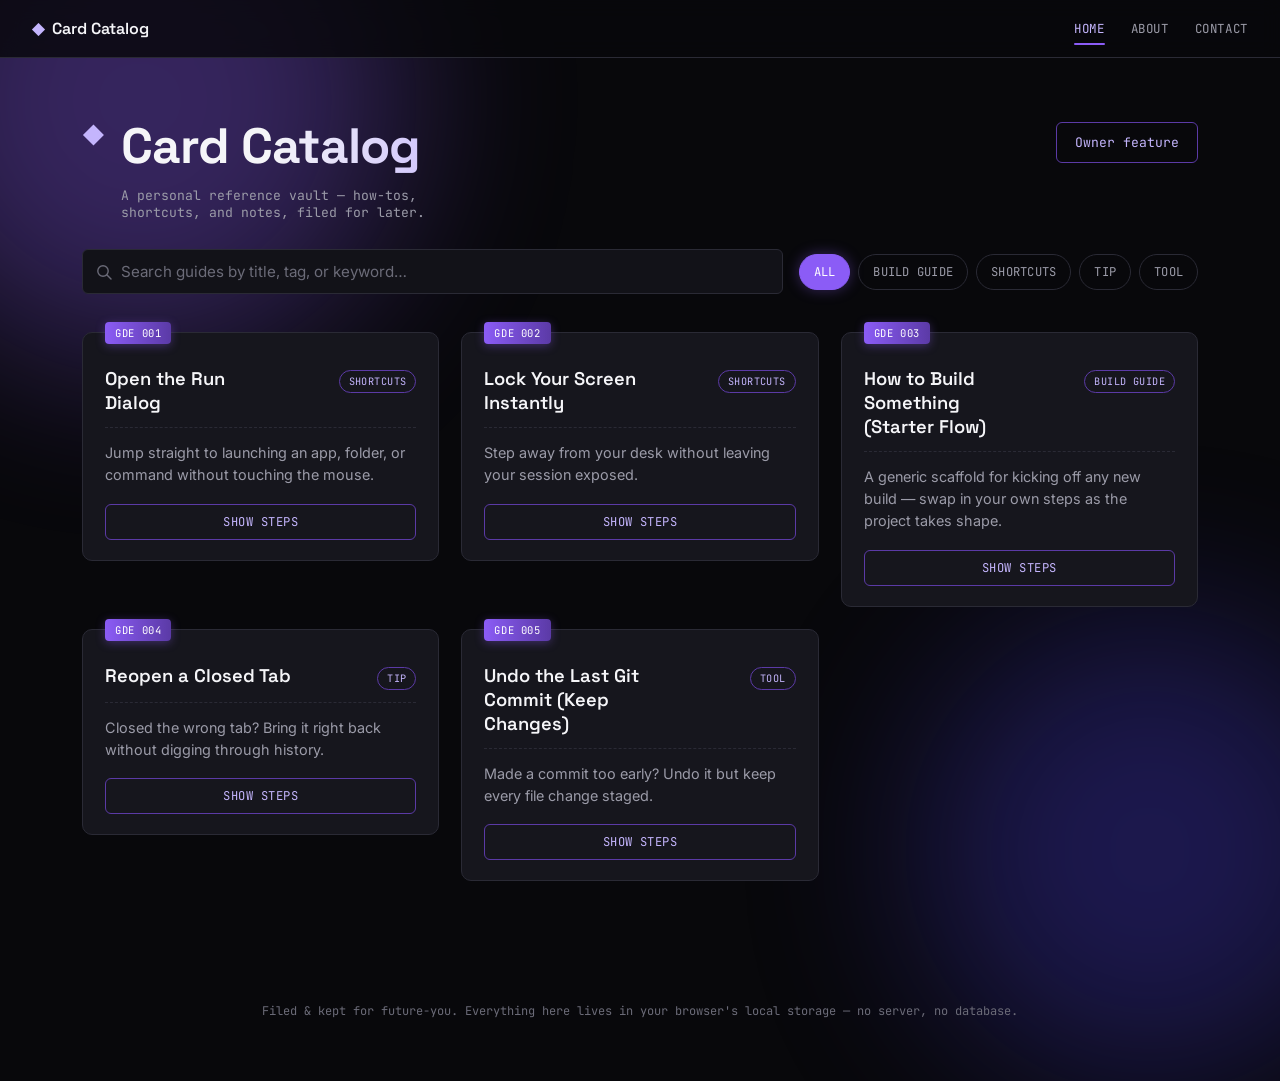
==== index.html @ 06191133 "Add files via upload" ====
<!DOCTYPE html>
<html lang="en">
<head>
<meta charset="UTF-8">
<meta name="viewport" content="width=device-width, initial-scale=1.0">
<title>Card Catalog — Personal Reference Vault</title>

<link rel="preconnect" href="https://fonts.googleapis.com">
<link rel="preconnect" href="https://fonts.gstatic.com" crossorigin>
<link href="https://fonts.googleapis.com/css2?family=Space+Grotesk:wght@500;600;700&family=Inter:wght@400;500;600&family=JetBrains+Mono:wght@400;500;600&display=swap" rel="stylesheet">

<link rel="stylesheet" href="styles.css">
</head>
<body>

<div class="bg-blob blob-a" aria-hidden="true"></div>
<div class="bg-blob blob-b" aria-hidden="true"></div>

<nav class="site-nav" aria-label="Primary">
  <a href="index.html" class="nav-brand">
    <span class="brand-mark" aria-hidden="true">&#9670;</span> Card Catalog
  </a>
  <div class="nav-links">
    <a href="index.html" class="nav-link active">Home</a>
    <a href="about.html" class="nav-link">About</a>
    <a href="contact.html" class="nav-link">Contact</a>
  </div>
</nav>

<header class="site-header">
  <div class="brand">
    <span class="brand-mark" aria-hidden="true">&#9670;</span>
    <div>
      <h1>Card Catalog</h1>
      <p class="tagline">A personal reference vault — how-tos, shortcuts, and notes, filed for later.</p>
    </div>
  </div>

  <div class="header-actions">
    <button class="btn btn-ghost" id="lockBtn" type="button" hidden>Lock editing</button>
    <button class="btn btn-primary" id="addBtn" type="button" hidden>+ New entry</button>
    <button class="btn btn-outline" id="unlockBtn" type="button">Owner feature</button>
  </div>
</header>

<div class="toolbar">
  <div class="search-wrap">
    <svg class="search-icon" width="16" height="16" viewBox="0 0 16 16" fill="none" aria-hidden="true">
      <circle cx="7" cy="7" r="5.2" stroke="currentColor" stroke-width="1.4"/>
      <line x1="11" y1="11" x2="15" y2="15" stroke="currentColor" stroke-width="1.4" stroke-linecap="round"/>
    </svg>
    <input type="search" id="searchInput" placeholder="Search guides by title, tag, or keyword…" aria-label="Search guides">
  </div>

  <div class="filters" id="filterButtons" role="group" aria-label="Filter by category">
    <!-- filter buttons are generated by script.js -->
  </div>
</div>

<main class="card-grid" id="cardGrid">
  <!-- cards are generated by script.js from stored data -->
</main>

<p class="empty-state" id="emptyState" hidden>No entries match your search. Try a different keyword or filter.</p>

<!-- ===================== PASSCODE MODAL ===================== -->
<div class="modal-overlay" id="passcodeOverlay" hidden>
  <div class="modal-panel modal-small" role="dialog" aria-modal="true" aria-labelledby="passcodeTitle">
    <div class="modal-head">
      <h2 id="passcodeTitle">Owner feature</h2>
      <button class="close-btn" id="closePasscodeBtn" type="button" aria-label="Close">&times;</button>
    </div>
    <p class="modal-help">Hi from HengLim :) </p>
    <form id="passcodeForm">
      <input type="password" id="passcodeInput" class="text-input" placeholder="Don't mess around here I didn't set up this button role" autocomplete="off">
      <p class="field-error" id="passcodeError" hidden>I said don't mess around here, now get out.</p>
      <button type="submit" class="btn btn-primary btn-block">Go</button>
    </form>
  </div>
</div>

<!-- ===================== ADD / EDIT MODAL ===================== -->
<div class="modal-overlay" id="editorOverlay" hidden>
  <div class="modal-panel modal-large" role="dialog" aria-modal="true" aria-labelledby="editorTitle">
    <div class="modal-head">
      <h2 id="editorTitle">New entry</h2>
      <button class="close-btn" id="closeEditorBtn" type="button" aria-label="Close">&times;</button>
    </div>

    <form id="editorForm">
      <input type="hidden" id="editId">

      <label class="field-label" for="editTitle">Title</label>
      <input type="text" id="editTitle" class="text-input" placeholder="e.g. Open the Run Dialog" required>

      <div class="field-row">
        <div class="field-col">
          <label class="field-label" for="editCategory">Category</label>
          <input type="text" id="editCategory" class="text-input" list="categoryList" placeholder="e.g. shortcuts" required>
          <datalist id="categoryList"></datalist>
        </div>
        <div class="field-col">
          <label class="field-label" for="editTags">Tags (comma separated)</label>
          <input type="text" id="editTags" class="text-input" placeholder="windows, run, keyboard">
        </div>
      </div>

      <label class="field-label" for="editSummary">Summary</label>
      <textarea id="editSummary" class="text-input" rows="2" placeholder="One sentence describing what this guide helps you do." required></textarea>

      <label class="field-label">Steps</label>
      <div id="stepsEditor" class="steps-editor"></div>
      <button type="button" class="btn btn-outline btn-small" id="addStepBtn">+ Add step</button>

      <label class="field-label" for="editNote">Note (optional)</label>
      <textarea id="editNote" class="text-input" rows="2" placeholder="Optional extra tip or note."></textarea>

      <div class="form-actions">
        <button type="button" class="btn btn-ghost" id="cancelEditorBtn">Cancel</button>
        <button type="submit" class="btn btn-primary">Save entry</button>
      </div>
    </form>
  </div>
</div>

<div class="toast" id="toast" hidden></div>

<footer class="site-footer">
  <p>Filed &amp; kept for future-you. Everything here lives in your browser's local storage — no server, no database.</p>
</footer>

<script src="script.js"></script>
</body>
</html>
---- styles.css ----
/* card */
:root {
  --bg: #08080B;
  --bg-elevated: #121218;
  --card-bg: #16161D;
  --card-bg-hover: #1B1B24;
  --border: #2A2A35;
  --border-hover: #4C3B7A;

  --purple: #8B5CF6;
  --purple-light: #C4B5FD;
  --purple-dark: #5B3AA6;
  --purple-glow: rgba(139, 92, 246, 0.35);

  --white: #F5F5F8;
  --muted: #9B9BA8;
  --muted-2: #6B6B78;
  --danger: #F0567A;

  --font-display: "Space Grotesk", sans-serif;
  --font-body: "Inter", sans-serif;
  --font-mono: "JetBrains Mono", monospace;

  --ease: cubic-bezier(0.22, 1, 0.36, 1);
}

* { box-sizing: border-box; }
html { scroll-behavior: smooth; }

@media (prefers-reduced-motion: reduce) {
  html { scroll-behavior: auto; }
  * { animation-duration: 0.001ms !important; transition-duration: 0.001ms !important; }
}

body {
  margin: 0;
  background: var(--bg);
  color: var(--white);
  font-family: var(--font-body);
  min-height: 100vh;
  position: relative;
  overflow-x: hidden;
}

:focus-visible { outline: 2px solid var(--purple-light); outline-offset: 2px; }

/* Ambient background blobs */
.bg-blob {
  position: fixed;
  border-radius: 50%;
  filter: blur(90px);
  z-index: 0;
  pointer-events: none;
  opacity: 0.35;
}
.blob-a {
  width: 520px; height: 520px;
  background: var(--purple);
  top: -160px; left: -120px;
  animation: drift-a 22s ease-in-out infinite alternate;
}
.blob-b {
  width: 460px; height: 460px;
  background: #4338CA;
  bottom: -180px; right: -100px;
  animation: drift-b 26s ease-in-out infinite alternate;
}
@keyframes drift-a {
  from { transform: translate(0, 0) scale(1); }
  to { transform: translate(60px, 40px) scale(1.1); }
}
@keyframes drift-b {
  from { transform: translate(0, 0) scale(1); }
  to { transform: translate(-50px, -30px) scale(1.15); }
}

/*
   Nav
 */
.site-nav {
  position: sticky; top: 0; z-index: 5;
  display: flex; align-items: center; justify-content: space-between;
  padding: 16px 32px;
  background: rgba(8, 8, 11, 0.82);
  backdrop-filter: blur(10px);
  border-bottom: 1px solid var(--border);
  flex-wrap: wrap; gap: 12px;
}
.nav-brand {
  display: flex; align-items: center; gap: 8px;
  font-family: var(--font-display); font-weight: 600; font-size: 1rem;
  color: var(--white); text-decoration: none;
}
.nav-brand .brand-mark { margin-top: 0; font-size: 16px; }
.nav-links { display: flex; gap: 26px; flex-wrap: wrap; }
.nav-link {
  font-family: var(--font-mono); font-size: 0.78rem; text-transform: uppercase;
  letter-spacing: 0.05em; color: var(--muted); text-decoration: none;
  position: relative; padding: 4px 0; transition: color 0.15s var(--ease);
}
.nav-link:hover { color: var(--white); }
.nav-link.active { color: var(--purple-light); }
.nav-link.active::after {
  content: ""; position: absolute; left: 0; right: 0; bottom: -4px;
  height: 2px; background: var(--purple); border-radius: 2px;
}

/*
   Header
*/
.site-header {
  position: relative; z-index: 1;
  max-width: 1180px; margin: 0 auto;
  padding: 56px 32px 28px;
  display: flex; align-items: flex-start; justify-content: space-between;
  gap: 24px; flex-wrap: wrap;
}
.brand { display: flex; gap: 16px; align-items: flex-start; }
.brand-mark {
  color: var(--purple-light); font-size: 22px; line-height: 1; margin-top: 10px;
  animation: pulse-glow 3s ease-in-out infinite;
}
@keyframes pulse-glow {
  0%, 100% { text-shadow: 0 0 8px var(--purple-glow); }
  50% { text-shadow: 0 0 18px var(--purple-glow); }
}
.site-header h1 {
  font-family: var(--font-display); font-weight: 700;
  font-size: clamp(2.2rem, 4vw, 3.1rem);
  color: var(--white); margin: 0; letter-spacing: -0.02em;
  background: linear-gradient(90deg, var(--white) 40%, var(--purple-light));
  -webkit-background-clip: text; background-clip: text; color: transparent;
}
.tagline {
  font-family: var(--font-mono); font-size: 0.82rem; color: var(--muted);
  margin: 10px 0 0; max-width: 46ch;
}
.header-actions { display: flex; gap: 10px; flex-wrap: wrap; margin-top: 8px; }

/* Buttons */
.btn {
  font-family: var(--font-mono); font-size: 0.82rem;
  border-radius: 6px; padding: 11px 18px; cursor: pointer;
  transition: transform 0.15s var(--ease), box-shadow 0.15s var(--ease), background 0.15s var(--ease), border-color 0.15s var(--ease);
  border: 1px solid transparent; white-space: nowrap;
}
.btn:active { transform: scale(0.96); }
.btn-primary {
  background: var(--purple); color: #fff; border-color: var(--purple);
}
.btn-primary:hover { background: var(--purple-dark); box-shadow: 0 0 20px var(--purple-glow); }
.btn-outline {
  background: transparent; color: var(--purple-light); border-color: var(--purple-dark);
}
.btn-outline:hover { border-color: var(--purple-light); box-shadow: 0 0 14px var(--purple-glow); }
.btn-ghost {
  background: transparent; color: var(--muted); border-color: var(--border);
}
.btn-ghost:hover { color: var(--white); border-color: var(--muted-2); }
.btn-small { padding: 7px 12px; font-size: 0.74rem; }
.btn-block { width: 100%; margin-top: 14px; }

/* 
   Toolbar
 */
.toolbar {
  position: relative; z-index: 1;
  max-width: 1180px; margin: 0 auto; padding: 0 32px 28px;
  display: flex; flex-wrap: wrap; gap: 16px; align-items: center; justify-content: space-between;
}
.search-wrap { position: relative; flex: 1 1 260px; min-width: 220px; }
.search-icon { position: absolute; left: 14px; top: 50%; transform: translateY(-50%); color: var(--muted-2); }
#searchInput {
  width: 100%; font-family: var(--font-body); font-size: 0.95rem;
  background: var(--bg-elevated); border: 1px solid var(--border); color: var(--white);
  border-radius: 6px; padding: 12px 14px 12px 38px;
  transition: border-color 0.15s var(--ease), box-shadow 0.15s var(--ease);
}
#searchInput:focus { border-color: var(--purple); box-shadow: 0 0 0 3px var(--purple-glow); outline: none; }
#searchInput::placeholder { color: var(--muted-2); }

.filters { display: flex; flex-wrap: wrap; gap: 8px; }
.filter-btn {
  font-family: var(--font-mono); font-size: 0.76rem; letter-spacing: 0.02em; text-transform: uppercase;
  background: transparent; border: 1px solid var(--border); color: var(--muted);
  padding: 9px 14px; border-radius: 999px; cursor: pointer; transition: all 0.15s var(--ease);
}
.filter-btn:hover { border-color: var(--purple); color: var(--white); }
.filter-btn.active { background: var(--purple); color: #fff; border-color: var(--purple); box-shadow: 0 0 14px var(--purple-glow); }

/*
   Card grid
*/
.card-grid {
  position: relative; z-index: 1;
  max-width: 1180px; margin: 0 auto; padding: 10px 32px 80px;
  display: grid; grid-template-columns: repeat(auto-fill, minmax(300px, 1fr));
  gap: 22px; align-items: start;
}

.guide-card {
  position: relative;
  background: var(--card-bg);
  border: 1px solid var(--border);
  border-radius: 10px;
  padding: 26px 22px 20px;
  transition: transform 0.25s var(--ease), box-shadow 0.25s var(--ease), border-color 0.25s var(--ease), background 0.25s var(--ease);
  opacity: 0; transform: translateY(16px);
  animation: card-in 0.5s var(--ease) forwards;
}
@keyframes card-in {
  to { opacity: 1; transform: translateY(0); }
}
.guide-card:hover {
  transform: translateY(-4px);
  border-color: var(--border-hover);
  background: var(--card-bg-hover);
  box-shadow: 0 16px 40px -16px var(--purple-glow), 0 0 0 1px var(--purple-dark) inset;
}

.card-tab {
  position: absolute; top: -11px; left: 22px;
  background: linear-gradient(90deg, var(--purple), var(--purple-dark));
  color: #fff; font-family: var(--font-mono); font-size: 0.66rem; letter-spacing: 0.06em;
  padding: 4px 10px; border-radius: 4px; box-shadow: 0 2px 10px var(--purple-glow);
}

.card-controls {
  position: absolute; top: 14px; right: 14px;
  display: none; gap: 6px;
}
body.edit-mode .card-controls { display: flex; }
.icon-btn {
  width: 28px; height: 28px; border-radius: 6px;
  background: var(--bg-elevated); border: 1px solid var(--border); color: var(--muted);
  cursor: pointer; display: flex; align-items: center; justify-content: center;
  font-size: 0.85rem; transition: all 0.15s var(--ease);
}
.icon-btn:hover { color: var(--white); border-color: var(--purple); }
.icon-btn.danger:hover { color: var(--danger); border-color: var(--danger); }

.card-head {
  display: flex; align-items: flex-start; justify-content: space-between; gap: 10px;
  margin-top: 8px; padding-bottom: 12px; border-bottom: 1px dashed var(--border);
}
.card-head h2 {
  font-family: var(--font-display); font-weight: 600; font-size: 1.15rem; line-height: 1.3;
  margin: 0; color: var(--white); padding-right: 50px;
}
.card-cat {
  flex-shrink: 0; font-family: var(--font-mono); font-size: 0.64rem; text-transform: uppercase;
  letter-spacing: 0.04em; color: var(--purple-light); border: 1px solid var(--purple-dark);
  border-radius: 999px; padding: 4px 9px; margin-top: 3px; white-space: nowrap;
}

.card-summary { font-size: 0.9rem; color: var(--muted); line-height: 1.55; margin: 14px 0 0; }

.card-steps {
  margin-top: 0; padding-top: 0; border-top: 1px dashed transparent;
  max-height: 0; overflow: hidden; opacity: 0;
  transition: max-height 0.35s var(--ease), opacity 0.3s var(--ease), margin-top 0.35s var(--ease), padding-top 0.35s var(--ease), border-color 0.35s var(--ease);
}
.guide-card.expanded .card-steps {
  max-height: 600px; opacity: 1; margin-top: 16px; padding-top: 14px; border-top-color: var(--border);
}

.card-steps ol { list-style: none; margin: 0; padding: 0; display: flex; flex-direction: column; gap: 10px; }
.card-steps li { display: flex; gap: 12px; align-items: baseline; font-size: 0.9rem; line-height: 1.5; color: var(--white); }
.step-num {
  flex-shrink: 0; font-family: var(--font-mono); font-size: 0.7rem; color: #fff;
  background: var(--purple-dark); width: 20px; height: 20px; border-radius: 50%;
  display: inline-flex; align-items: center; justify-content: center; margin-top: 2px;
}

kbd {
  font-family: var(--font-mono); font-size: 0.8rem; background: var(--bg-elevated);
  border: 1px solid var(--border); border-bottom-width: 2px; border-radius: 4px;
  padding: 2px 7px; color: var(--white);
}
code {
  font-family: var(--font-mono); font-size: 0.85em; background: rgba(139, 92, 246, 0.12);
  color: var(--purple-light); padding: 1px 6px; border-radius: 3px;
}
.card-note { margin: 14px 0 0; font-size: 0.8rem; color: var(--muted-2); font-style: italic; }

.card-toggle {
  margin-top: 16px; width: 100%; font-family: var(--font-mono); font-size: 0.76rem;
  text-transform: uppercase; letter-spacing: 0.04em; background: transparent;
  border: 1px solid var(--purple-dark); color: var(--purple-light); padding: 9px; border-radius: 6px;
  cursor: pointer; transition: background 0.15s var(--ease), color 0.15s var(--ease), box-shadow 0.15s var(--ease);
}
.card-toggle:hover { background: var(--purple); color: #fff; box-shadow: 0 0 14px var(--purple-glow); }

.empty-state {
  position: relative; z-index: 1;
  text-align: center; font-family: var(--font-mono); font-size: 0.9rem; color: var(--muted);
  padding: 60px 20px;
}

/*
   Modals
*/
.modal-overlay {
  position: fixed; inset: 0; z-index: 20;
  background: rgba(4, 4, 6, 0.75); backdrop-filter: blur(3px);
  display: flex; align-items: center; justify-content: center; padding: 24px;
  animation: fade-in 0.2s var(--ease);
}
.modal-overlay[hidden] { display: none !important; }
@keyframes fade-in { from { opacity: 0; } to { opacity: 1; } }

.modal-panel {
  background: var(--bg-elevated); border: 1px solid var(--border); border-radius: 12px;
  width: 100%; max-height: 88vh; overflow-y: auto; padding: 26px 26px 24px;
  box-shadow: 0 30px 80px -20px rgba(0,0,0,0.7), 0 0 0 1px var(--purple-dark) inset;
  animation: pop-in 0.25s var(--ease);
}
@keyframes pop-in { from { opacity: 0; transform: scale(0.94) translateY(8px); } to { opacity: 1; transform: scale(1) translateY(0); } }
.modal-small { max-width: 380px; }
.modal-large { max-width: 560px; }

.modal-head { display: flex; align-items: center; justify-content: space-between; }
.modal-head h2 { font-family: var(--font-display); font-size: 1.3rem; margin: 0; color: var(--white); }
.close-btn { background: transparent; border: none; font-size: 1.6rem; line-height: 1; color: var(--muted); cursor: pointer; padding: 4px 8px; }
.close-btn:hover { color: var(--white); }

.modal-help { font-size: 0.85rem; color: var(--muted); line-height: 1.5; margin: 12px 0 16px; }

.text-input {
  width: 100%; font-family: var(--font-body); font-size: 0.92rem;
  background: var(--bg); border: 1px solid var(--border); color: var(--white);
  border-radius: 6px; padding: 11px 12px; margin: 6px 0 14px; resize: vertical;
  transition: border-color 0.15s var(--ease), box-shadow 0.15s var(--ease);
}
.text-input:focus { border-color: var(--purple); box-shadow: 0 0 0 3px var(--purple-glow); outline: none; }

.field-label { font-family: var(--font-mono); font-size: 0.72rem; text-transform: uppercase; letter-spacing: 0.04em; color: var(--muted); }
.field-row { display: flex; gap: 14px; }
.field-col { flex: 1; }
.field-error { color: var(--danger); font-size: 0.8rem; margin: -8px 0 12px; }

.steps-editor { display: flex; flex-direction: column; gap: 8px; margin: 8px 0 12px; }
.step-row { display: flex; gap: 8px; align-items: center; }
.step-row .text-input { margin: 0; flex: 1; }
.step-remove {
  flex-shrink: 0; width: 32px; height: 32px; border-radius: 6px;
  background: var(--bg); border: 1px solid var(--border); color: var(--muted);
  cursor: pointer; font-size: 1rem; transition: all 0.15s var(--ease);
}
.step-remove:hover { color: var(--danger); border-color: var(--danger); }

.form-actions { display: flex; justify-content: flex-end; gap: 10px; margin-top: 8px; }

/*
   Toast
*/
.toast {
  position: fixed; bottom: 26px; left: 50%; transform: translateX(-50%);
  background: var(--bg-elevated); border: 1px solid var(--purple-dark); color: var(--white);
  font-family: var(--font-mono); font-size: 0.82rem; padding: 12px 20px; border-radius: 8px;
  box-shadow: 0 10px 30px -10px var(--purple-glow); z-index: 30;
  animation: toast-in 0.3s var(--ease);
}
.toast[hidden] { display: none; }
@keyframes toast-in { from { opacity: 0; transform: translate(-50%, 10px); } to { opacity: 1; transform: translate(-50%, 0); } }

/*
   Simple content pages (About / Contact)
*/
.page-hero {
  position: relative; z-index: 1;
  max-width: 780px; margin: 0 auto; padding: 64px 32px 10px; text-align: center;
}
.page-hero h1 {
  font-family: var(--font-display); font-weight: 700;
  font-size: clamp(2rem, 4vw, 2.8rem); margin: 0 0 14px;
  background: linear-gradient(90deg, var(--white) 40%, var(--purple-light));
  -webkit-background-clip: text; background-clip: text; color: transparent;
}
.page-hero p { color: var(--muted); font-size: 1rem; line-height: 1.6; margin: 0 auto; max-width: 56ch; }

.page-content {
  position: relative; z-index: 1;
  max-width: 720px; margin: 0 auto; padding: 30px 32px 90px;
}
.content-card {
  background: var(--card-bg); border: 1px solid var(--border); border-radius: 12px;
  padding: 32px; margin-bottom: 22px;
  animation: card-in 0.5s var(--ease) forwards; opacity: 0; transform: translateY(16px);
}
.content-card h2 {
  font-family: var(--font-display); font-size: 1.3rem; margin: 0 0 12px; color: var(--white);
}
.content-card p { color: var(--muted); line-height: 1.7; font-size: 0.95rem; margin: 0 0 12px; }
.content-card p:last-child { margin-bottom: 0; }

.contact-list { list-style: none; padding: 0; margin: 0; display: flex; flex-direction: column; gap: 14px; }
.contact-list li { display: flex; gap: 12px; align-items: center; color: var(--white); font-size: 0.95rem; }
.contact-list .contact-icon {
  width: 34px; height: 34px; border-radius: 8px; background: var(--bg-elevated);
  border: 1px solid var(--border); display: flex; align-items: center; justify-content: center;
  color: var(--purple-light); flex-shrink: 0;
}
.contact-list a { color: var(--purple-light); text-decoration: none; }
.contact-list a:hover { text-decoration: underline; }

.contact-form { display: flex; flex-direction: column; }
.form-note {
  font-family: var(--font-mono); font-size: 0.76rem; color: var(--muted-2);
  margin: -6px 0 16px; line-height: 1.5;
}

/* 
   Footer
*/
.site-footer {
  position: relative; z-index: 1; text-align: center; padding: 30px 20px 50px;
  font-family: var(--font-mono); font-size: 0.75rem; color: var(--muted-2);
}
.site-footer code { background: transparent; color: var(--muted); padding: 0; }

/* 
   Responsive
 */
@media (max-width: 560px) {
  .site-header { padding: 40px 20px 20px; }
  .toolbar { padding: 0 20px 20px; }
  .card-grid { padding: 10px 20px 60px; grid-template-columns: 1fr; }
  .header-actions { width: 100%; }
  .header-actions .btn { flex: 1; }
  .field-row { flex-direction: column; gap: 0; }
}
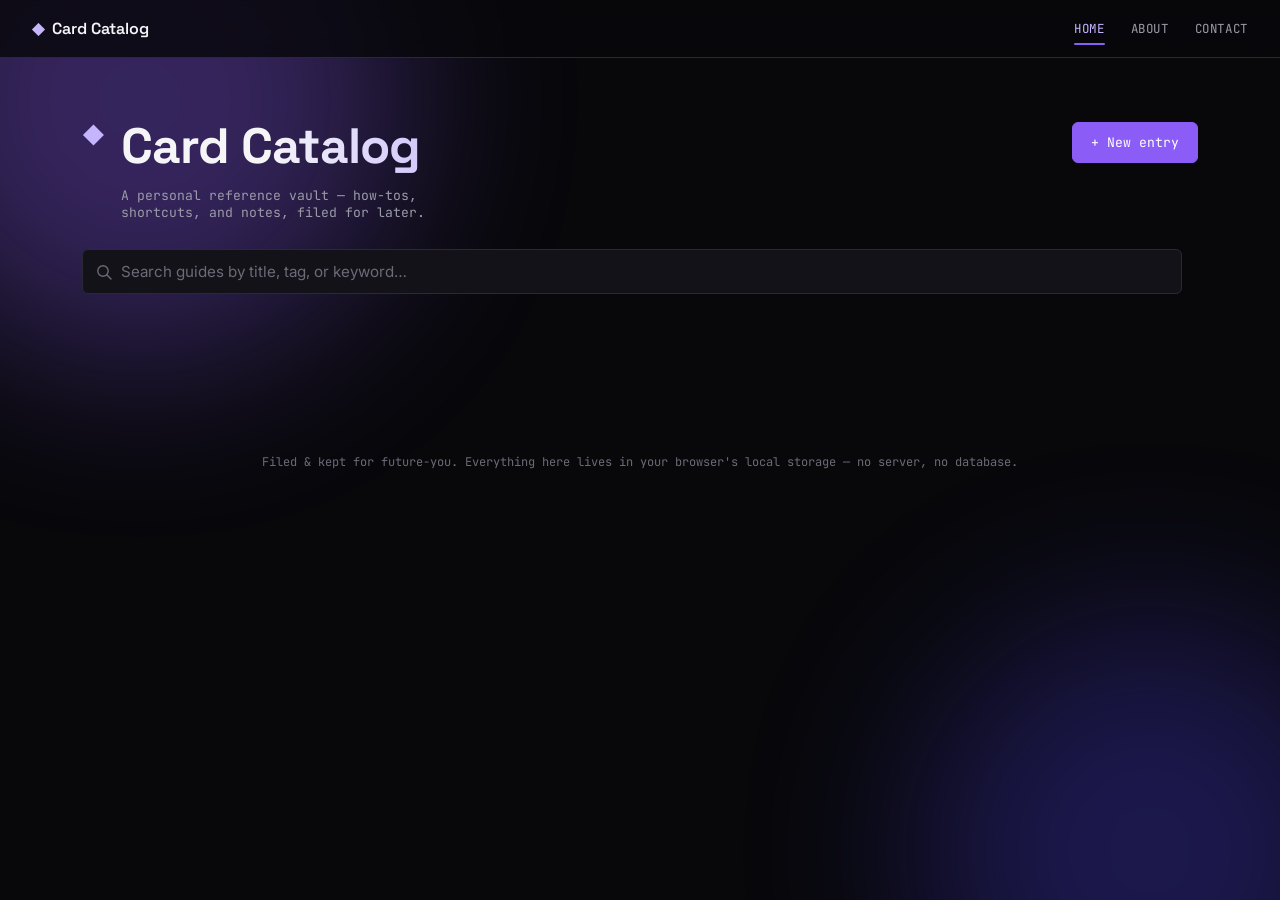
==== commit 16c6b07b: "Update index.html" ====
--- a/index.html
+++ b/index.html
@@ -37,9 +37,7 @@
   </div>
 
   <div class="header-actions">
-    <button class="btn btn-ghost" id="lockBtn" type="button" hidden>Lock editing</button>
-    <button class="btn btn-primary" id="addBtn" type="button" hidden>+ New entry</button>
-    <button class="btn btn-outline" id="unlockBtn" type="button">Owner feature</button>
+    <button class="btn btn-primary" id="addBtn" type="button">+ New entry</button>
   </div>
 </header>
 
@@ -63,23 +61,7 @@
 
 <p class="empty-state" id="emptyState" hidden>No entries match your search. Try a different keyword or filter.</p>
 
-<!-- ===================== PASSCODE MODAL ===================== -->
-<div class="modal-overlay" id="passcodeOverlay" hidden>
-  <div class="modal-panel modal-small" role="dialog" aria-modal="true" aria-labelledby="passcodeTitle">
-    <div class="modal-head">
-      <h2 id="passcodeTitle">Owner feature</h2>
-      <button class="close-btn" id="closePasscodeBtn" type="button" aria-label="Close">&times;</button>
-    </div>
-    <p class="modal-help">Hi from HengLim :) </p>
-    <form id="passcodeForm">
-      <input type="password" id="passcodeInput" class="text-input" placeholder="Don't mess around here I didn't set up this button role" autocomplete="off">
-      <p class="field-error" id="passcodeError" hidden>I said don't mess around here, now get out.</p>
-      <button type="submit" class="btn btn-primary btn-block">Go</button>
-    </form>
-  </div>
-</div>
-
-<!-- ===================== ADD / EDIT MODAL ===================== -->
+<!-- ADD / EDIT MODAL-->
 <div class="modal-overlay" id="editorOverlay" hidden>
   <div class="modal-panel modal-large" role="dialog" aria-modal="true" aria-labelledby="editorTitle">
     <div class="modal-head">
@@ -131,4 +113,4 @@
 
 <script src="script.js"></script>
 </body>
-</html>+</html>
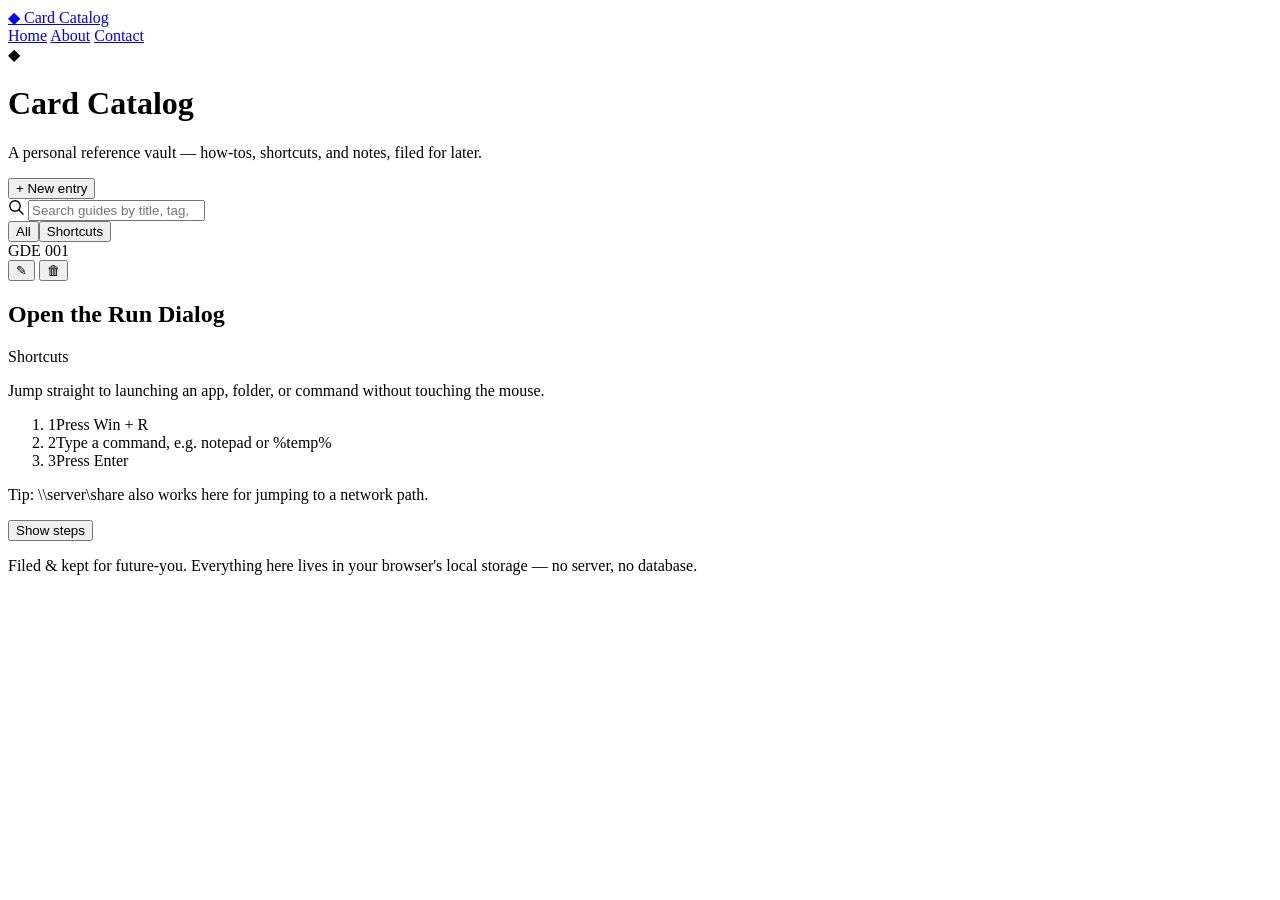
==== commit 41e7b2b7: "Update index.html" ====
--- a/index.html
+++ b/index.html
@@ -9,7 +9,7 @@
 <link rel="preconnect" href="https://fonts.gstatic.com" crossorigin>
 <link href="https://fonts.googleapis.com/css2?family=Space+Grotesk:wght@500;600;700&family=Inter:wght@400;500;600&family=JetBrains+Mono:wght@400;500;600&display=swap" rel="stylesheet">
 
-<link rel="stylesheet" href="styles.css">
+<link rel="stylesheet" href="style.css">
 </head>
 <body>
 
@@ -61,7 +61,7 @@
 
 <p class="empty-state" id="emptyState" hidden>No entries match your search. Try a different keyword or filter.</p>
 
-<!-- ADD / EDIT MODAL-->
+<!-- ===================== ADD / EDIT MODAL ===================== -->
 <div class="modal-overlay" id="editorOverlay" hidden>
   <div class="modal-panel modal-large" role="dialog" aria-modal="true" aria-labelledby="editorTitle">
     <div class="modal-head">
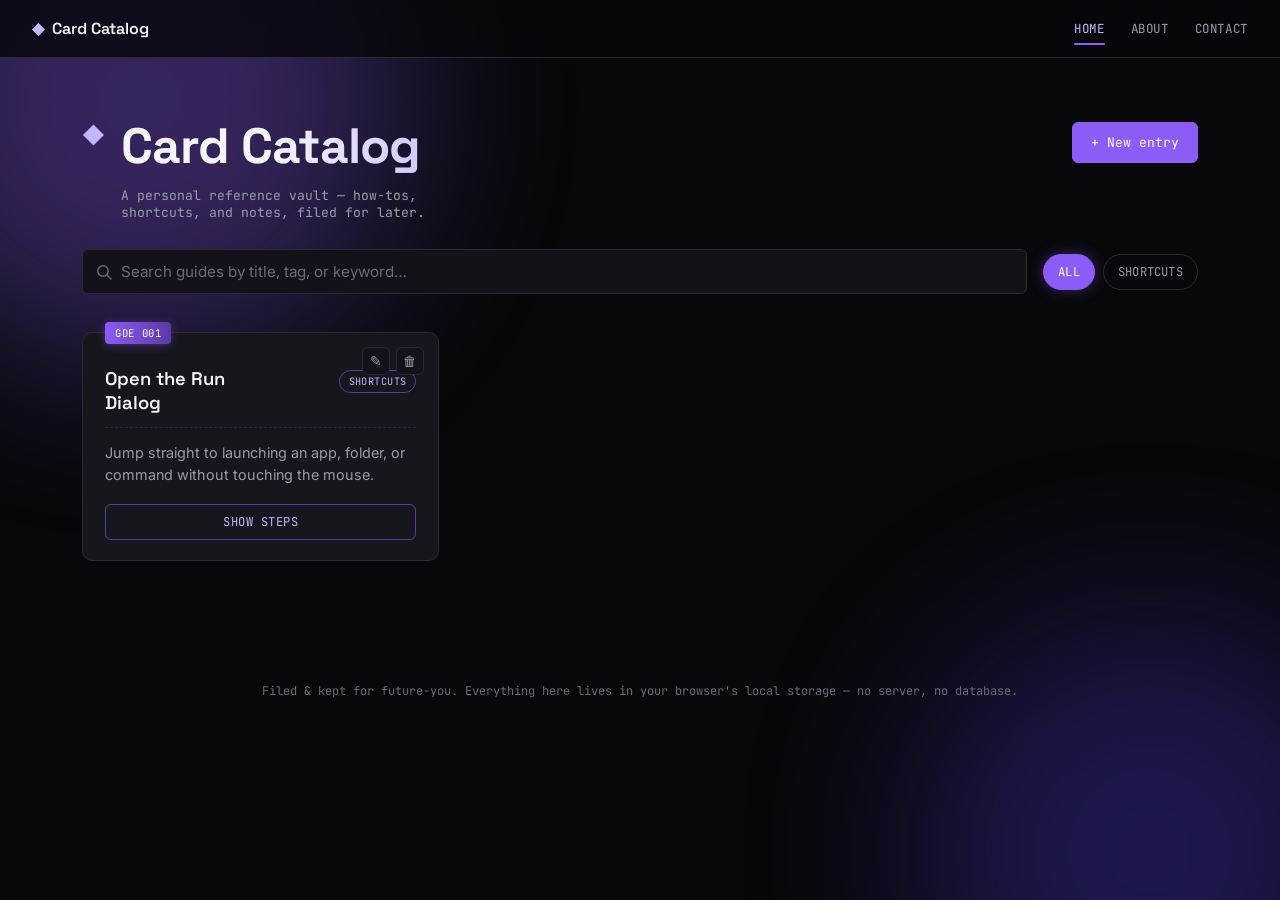
==== commit 7d1b4d9f: "Fix HTML formatting and update stylesheet link" ====
--- a/index.html
+++ b/index.html
@@ -1,4 +1,4 @@
-<!DOCTYPE html>
+<!DOCTYPE html> <!-- new -->
 <html lang="en">
 <head>
 <meta charset="UTF-8">
@@ -9,7 +9,7 @@
 <link rel="preconnect" href="https://fonts.gstatic.com" crossorigin>
 <link href="https://fonts.googleapis.com/css2?family=Space+Grotesk:wght@500;600;700&family=Inter:wght@400;500;600&family=JetBrains+Mono:wght@400;500;600&display=swap" rel="stylesheet">
 
-<link rel="stylesheet" href="style.css">
+<link rel="stylesheet" href="styles.css">
 </head>
 <body>
 
--- a/styles.css
+++ b/styles.css
@@ -0,0 +1,432 @@
+/* card */
+:root {
+  --bg: #08080B;
+  --bg-elevated: #121218;
+  --card-bg: #16161D;
+  --card-bg-hover: #1B1B24;
+  --border: #2A2A35;
+  --border-hover: #4C3B7A;
+
+  --purple: #8B5CF6;
+  --purple-light: #C4B5FD;
+  --purple-dark: #5B3AA6;
+  --purple-glow: rgba(139, 92, 246, 0.35);
+
+  --white: #F5F5F8;
+  --muted: #9B9BA8;
+  --muted-2: #6B6B78;
+  --danger: #F0567A;
+
+  --font-display: "Space Grotesk", sans-serif;
+  --font-body: "Inter", sans-serif;
+  --font-mono: "JetBrains Mono", monospace;
+
+  --ease: cubic-bezier(0.22, 1, 0.36, 1);
+}
+
+* { box-sizing: border-box; }
+html { scroll-behavior: smooth; }
+
+@media (prefers-reduced-motion: reduce) {
+  html { scroll-behavior: auto; }
+  * { animation-duration: 0.001ms !important; transition-duration: 0.001ms !important; }
+}
+
+body {
+  margin: 0;
+  background: var(--bg);
+  color: var(--white);
+  font-family: var(--font-body);
+  min-height: 100vh;
+  position: relative;
+  overflow-x: hidden;
+}
+
+:focus-visible { outline: 2px solid var(--purple-light); outline-offset: 2px; }
+
+/* Ambient background blobs */
+.bg-blob {
+  position: fixed;
+  border-radius: 50%;
+  filter: blur(90px);
+  z-index: 0;
+  pointer-events: none;
+  opacity: 0.35;
+}
+.blob-a {
+  width: 520px; height: 520px;
+  background: var(--purple);
+  top: -160px; left: -120px;
+  animation: drift-a 22s ease-in-out infinite alternate;
+}
+.blob-b {
+  width: 460px; height: 460px;
+  background: #4338CA;
+  bottom: -180px; right: -100px;
+  animation: drift-b 26s ease-in-out infinite alternate;
+}
+@keyframes drift-a {
+  from { transform: translate(0, 0) scale(1); }
+  to { transform: translate(60px, 40px) scale(1.1); }
+}
+@keyframes drift-b {
+  from { transform: translate(0, 0) scale(1); }
+  to { transform: translate(-50px, -30px) scale(1.15); }
+}
+
+/*
+   Nav
+ */
+.site-nav {
+  position: sticky; top: 0; z-index: 5;
+  display: flex; align-items: center; justify-content: space-between;
+  padding: 16px 32px;
+  background: rgba(8, 8, 11, 0.82);
+  backdrop-filter: blur(10px);
+  border-bottom: 1px solid var(--border);
+  flex-wrap: wrap; gap: 12px;
+}
+.nav-brand {
+  display: flex; align-items: center; gap: 8px;
+  font-family: var(--font-display); font-weight: 600; font-size: 1rem;
+  color: var(--white); text-decoration: none;
+}
+.nav-brand .brand-mark { margin-top: 0; font-size: 16px; }
+.nav-links { display: flex; gap: 26px; flex-wrap: wrap; }
+.nav-link {
+  font-family: var(--font-mono); font-size: 0.78rem; text-transform: uppercase;
+  letter-spacing: 0.05em; color: var(--muted); text-decoration: none;
+  position: relative; padding: 4px 0; transition: color 0.15s var(--ease);
+}
+.nav-link:hover { color: var(--white); }
+.nav-link.active { color: var(--purple-light); }
+.nav-link.active::after {
+  content: ""; position: absolute; left: 0; right: 0; bottom: -4px;
+  height: 2px; background: var(--purple); border-radius: 2px;
+}
+
+/*
+   Header
+*/
+.site-header {
+  position: relative; z-index: 1;
+  max-width: 1180px; margin: 0 auto;
+  padding: 56px 32px 28px;
+  display: flex; align-items: flex-start; justify-content: space-between;
+  gap: 24px; flex-wrap: wrap;
+}
+.brand { display: flex; gap: 16px; align-items: flex-start; }
+.brand-mark {
+  color: var(--purple-light); font-size: 22px; line-height: 1; margin-top: 10px;
+  animation: pulse-glow 3s ease-in-out infinite;
+}
+@keyframes pulse-glow {
+  0%, 100% { text-shadow: 0 0 8px var(--purple-glow); }
+  50% { text-shadow: 0 0 18px var(--purple-glow); }
+}
+.site-header h1 {
+  font-family: var(--font-display); font-weight: 700;
+  font-size: clamp(2.2rem, 4vw, 3.1rem);
+  color: var(--white); margin: 0; letter-spacing: -0.02em;
+  background: linear-gradient(90deg, var(--white) 40%, var(--purple-light));
+  -webkit-background-clip: text; background-clip: text; color: transparent;
+}
+.tagline {
+  font-family: var(--font-mono); font-size: 0.82rem; color: var(--muted);
+  margin: 10px 0 0; max-width: 46ch;
+}
+.header-actions { display: flex; gap: 10px; flex-wrap: wrap; margin-top: 8px; }
+
+/* Buttons */
+.btn {
+  font-family: var(--font-mono); font-size: 0.82rem;
+  border-radius: 6px; padding: 11px 18px; cursor: pointer;
+  transition: transform 0.15s var(--ease), box-shadow 0.15s var(--ease), background 0.15s var(--ease), border-color 0.15s var(--ease);
+  border: 1px solid transparent; white-space: nowrap;
+}
+.btn:active { transform: scale(0.96); }
+.btn-primary {
+  background: var(--purple); color: #fff; border-color: var(--purple);
+}
+.btn-primary:hover { background: var(--purple-dark); box-shadow: 0 0 20px var(--purple-glow); }
+.btn-outline {
+  background: transparent; color: var(--purple-light); border-color: var(--purple-dark);
+}
+.btn-outline:hover { border-color: var(--purple-light); box-shadow: 0 0 14px var(--purple-glow); }
+.btn-ghost {
+  background: transparent; color: var(--muted); border-color: var(--border);
+}
+.btn-ghost:hover { color: var(--white); border-color: var(--muted-2); }
+.btn-small { padding: 7px 12px; font-size: 0.74rem; }
+.btn-block { width: 100%; margin-top: 14px; }
+
+/* 
+   Toolbar
+ */
+.toolbar {
+  position: relative; z-index: 1;
+  max-width: 1180px; margin: 0 auto; padding: 0 32px 28px;
+  display: flex; flex-wrap: wrap; gap: 16px; align-items: center; justify-content: space-between;
+}
+.search-wrap { position: relative; flex: 1 1 260px; min-width: 220px; }
+.search-icon { position: absolute; left: 14px; top: 50%; transform: translateY(-50%); color: var(--muted-2); }
+#searchInput {
+  width: 100%; font-family: var(--font-body); font-size: 0.95rem;
+  background: var(--bg-elevated); border: 1px solid var(--border); color: var(--white);
+  border-radius: 6px; padding: 12px 14px 12px 38px;
+  transition: border-color 0.15s var(--ease), box-shadow 0.15s var(--ease);
+}
+#searchInput:focus { border-color: var(--purple); box-shadow: 0 0 0 3px var(--purple-glow); outline: none; }
+#searchInput::placeholder { color: var(--muted-2); }
+
+.filters { display: flex; flex-wrap: wrap; gap: 8px; }
+.filter-btn {
+  font-family: var(--font-mono); font-size: 0.76rem; letter-spacing: 0.02em; text-transform: uppercase;
+  background: transparent; border: 1px solid var(--border); color: var(--muted);
+  padding: 9px 14px; border-radius: 999px; cursor: pointer; transition: all 0.15s var(--ease);
+}
+.filter-btn:hover { border-color: var(--purple); color: var(--white); }
+.filter-btn.active { background: var(--purple); color: #fff; border-color: var(--purple); box-shadow: 0 0 14px var(--purple-glow); }
+
+/*
+   Card grid
+*/
+.card-grid {
+  position: relative; z-index: 1;
+  max-width: 1180px; margin: 0 auto; padding: 10px 32px 80px;
+  display: grid; grid-template-columns: repeat(auto-fill, minmax(300px, 1fr));
+  gap: 22px; align-items: start;
+}
+
+.guide-card {
+  position: relative;
+  background: var(--card-bg);
+  border: 1px solid var(--border);
+  border-radius: 10px;
+  padding: 26px 22px 20px;
+  transition: transform 0.25s var(--ease), box-shadow 0.25s var(--ease), border-color 0.25s var(--ease), background 0.25s var(--ease);
+  opacity: 0; transform: translateY(16px);
+  animation: card-in 0.5s var(--ease) forwards;
+}
+@keyframes card-in {
+  to { opacity: 1; transform: translateY(0); }
+}
+.guide-card:hover {
+  transform: translateY(-4px);
+  border-color: var(--border-hover);
+  background: var(--card-bg-hover);
+  box-shadow: 0 16px 40px -16px var(--purple-glow), 0 0 0 1px var(--purple-dark) inset;
+}
+
+.card-tab {
+  position: absolute; top: -11px; left: 22px;
+  background: linear-gradient(90deg, var(--purple), var(--purple-dark));
+  color: #fff; font-family: var(--font-mono); font-size: 0.66rem; letter-spacing: 0.06em;
+  padding: 4px 10px; border-radius: 4px; box-shadow: 0 2px 10px var(--purple-glow);
+}
+
+.card-controls {
+  position: absolute; top: 14px; right: 14px;
+  display: none; gap: 6px;
+}
+body.edit-mode .card-controls { display: flex; }
+.icon-btn {
+  width: 28px; height: 28px; border-radius: 6px;
+  background: var(--bg-elevated); border: 1px solid var(--border); color: var(--muted);
+  cursor: pointer; display: flex; align-items: center; justify-content: center;
+  font-size: 0.85rem; transition: all 0.15s var(--ease);
+}
+.icon-btn:hover { color: var(--white); border-color: var(--purple); }
+.icon-btn.danger:hover { color: var(--danger); border-color: var(--danger); }
+
+.card-head {
+  display: flex; align-items: flex-start; justify-content: space-between; gap: 10px;
+  margin-top: 8px; padding-bottom: 12px; border-bottom: 1px dashed var(--border);
+}
+.card-head h2 {
+  font-family: var(--font-display); font-weight: 600; font-size: 1.15rem; line-height: 1.3;
+  margin: 0; color: var(--white); padding-right: 50px;
+}
+.card-cat {
+  flex-shrink: 0; font-family: var(--font-mono); font-size: 0.64rem; text-transform: uppercase;
+  letter-spacing: 0.04em; color: var(--purple-light); border: 1px solid var(--purple-dark);
+  border-radius: 999px; padding: 4px 9px; margin-top: 3px; white-space: nowrap;
+}
+
+.card-summary { font-size: 0.9rem; color: var(--muted); line-height: 1.55; margin: 14px 0 0; }
+
+.card-steps {
+  margin-top: 0; padding-top: 0; border-top: 1px dashed transparent;
+  max-height: 0; overflow: hidden; opacity: 0;
+  transition: max-height 0.35s var(--ease), opacity 0.3s var(--ease), margin-top 0.35s var(--ease), padding-top 0.35s var(--ease), border-color 0.35s var(--ease);
+}
+.guide-card.expanded .card-steps {
+  max-height: 600px; opacity: 1; margin-top: 16px; padding-top: 14px; border-top-color: var(--border);
+}
+
+.card-steps ol { list-style: none; margin: 0; padding: 0; display: flex; flex-direction: column; gap: 10px; }
+.card-steps li { display: flex; gap: 12px; align-items: baseline; font-size: 0.9rem; line-height: 1.5; color: var(--white); }
+.step-num {
+  flex-shrink: 0; font-family: var(--font-mono); font-size: 0.7rem; color: #fff;
+  background: var(--purple-dark); width: 20px; height: 20px; border-radius: 50%;
+  display: inline-flex; align-items: center; justify-content: center; margin-top: 2px;
+}
+
+kbd {
+  font-family: var(--font-mono); font-size: 0.8rem; background: var(--bg-elevated);
+  border: 1px solid var(--border); border-bottom-width: 2px; border-radius: 4px;
+  padding: 2px 7px; color: var(--white);
+}
+code {
+  font-family: var(--font-mono); font-size: 0.85em; background: rgba(139, 92, 246, 0.12);
+  color: var(--purple-light); padding: 1px 6px; border-radius: 3px;
+}
+.card-note { margin: 14px 0 0; font-size: 0.8rem; color: var(--muted-2); font-style: italic; }
+
+.card-toggle {
+  margin-top: 16px; width: 100%; font-family: var(--font-mono); font-size: 0.76rem;
+  text-transform: uppercase; letter-spacing: 0.04em; background: transparent;
+  border: 1px solid var(--purple-dark); color: var(--purple-light); padding: 9px; border-radius: 6px;
+  cursor: pointer; transition: background 0.15s var(--ease), color 0.15s var(--ease), box-shadow 0.15s var(--ease);
+}
+.card-toggle:hover { background: var(--purple); color: #fff; box-shadow: 0 0 14px var(--purple-glow); }
+
+.empty-state {
+  position: relative; z-index: 1;
+  text-align: center; font-family: var(--font-mono); font-size: 0.9rem; color: var(--muted);
+  padding: 60px 20px;
+}
+
+/*
+   Modals
+*/
+.modal-overlay {
+  position: fixed; inset: 0; z-index: 20;
+  background: rgba(4, 4, 6, 0.75); backdrop-filter: blur(3px);
+  display: flex; align-items: center; justify-content: center; padding: 24px;
+  animation: fade-in 0.2s var(--ease);
+}
+.modal-overlay[hidden] { display: none !important; }
+@keyframes fade-in { from { opacity: 0; } to { opacity: 1; } }
+
+.modal-panel {
+  background: var(--bg-elevated); border: 1px solid var(--border); border-radius: 12px;
+  width: 100%; max-height: 88vh; overflow-y: auto; padding: 26px 26px 24px;
+  box-shadow: 0 30px 80px -20px rgba(0,0,0,0.7), 0 0 0 1px var(--purple-dark) inset;
+  animation: pop-in 0.25s var(--ease);
+}
+@keyframes pop-in { from { opacity: 0; transform: scale(0.94) translateY(8px); } to { opacity: 1; transform: scale(1) translateY(0); } }
+.modal-small { max-width: 380px; }
+.modal-large { max-width: 560px; }
+
+.modal-head { display: flex; align-items: center; justify-content: space-between; }
+.modal-head h2 { font-family: var(--font-display); font-size: 1.3rem; margin: 0; color: var(--white); }
+.close-btn { background: transparent; border: none; font-size: 1.6rem; line-height: 1; color: var(--muted); cursor: pointer; padding: 4px 8px; }
+.close-btn:hover { color: var(--white); }
+
+.modal-help { font-size: 0.85rem; color: var(--muted); line-height: 1.5; margin: 12px 0 16px; }
+
+.text-input {
+  width: 100%; font-family: var(--font-body); font-size: 0.92rem;
+  background: var(--bg); border: 1px solid var(--border); color: var(--white);
+  border-radius: 6px; padding: 11px 12px; margin: 6px 0 14px; resize: vertical;
+  transition: border-color 0.15s var(--ease), box-shadow 0.15s var(--ease);
+}
+.text-input:focus { border-color: var(--purple); box-shadow: 0 0 0 3px var(--purple-glow); outline: none; }
+
+.field-label { font-family: var(--font-mono); font-size: 0.72rem; text-transform: uppercase; letter-spacing: 0.04em; color: var(--muted); }
+.field-row { display: flex; gap: 14px; }
+.field-col { flex: 1; }
+.field-error { color: var(--danger); font-size: 0.8rem; margin: -8px 0 12px; }
+
+.steps-editor { display: flex; flex-direction: column; gap: 8px; margin: 8px 0 12px; }
+.step-row { display: flex; gap: 8px; align-items: center; }
+.step-row .text-input { margin: 0; flex: 1; }
+.step-remove {
+  flex-shrink: 0; width: 32px; height: 32px; border-radius: 6px;
+  background: var(--bg); border: 1px solid var(--border); color: var(--muted);
+  cursor: pointer; font-size: 1rem; transition: all 0.15s var(--ease);
+}
+.step-remove:hover { color: var(--danger); border-color: var(--danger); }
+
+.form-actions { display: flex; justify-content: flex-end; gap: 10px; margin-top: 8px; }
+
+/*
+   Toast
+*/
+.toast {
+  position: fixed; bottom: 26px; left: 50%; transform: translateX(-50%);
+  background: var(--bg-elevated); border: 1px solid var(--purple-dark); color: var(--white);
+  font-family: var(--font-mono); font-size: 0.82rem; padding: 12px 20px; border-radius: 8px;
+  box-shadow: 0 10px 30px -10px var(--purple-glow); z-index: 30;
+  animation: toast-in 0.3s var(--ease);
+}
+.toast[hidden] { display: none; }
+@keyframes toast-in { from { opacity: 0; transform: translate(-50%, 10px); } to { opacity: 1; transform: translate(-50%, 0); } }
+
+/*
+   Simple content pages (About / Contact)
+*/
+.page-hero {
+  position: relative; z-index: 1;
+  max-width: 780px; margin: 0 auto; padding: 64px 32px 10px; text-align: center;
+}
+.page-hero h1 {
+  font-family: var(--font-display); font-weight: 700;
+  font-size: clamp(2rem, 4vw, 2.8rem); margin: 0 0 14px;
+  background: linear-gradient(90deg, var(--white) 40%, var(--purple-light));
+  -webkit-background-clip: text; background-clip: text; color: transparent;
+}
+.page-hero p { color: var(--muted); font-size: 1rem; line-height: 1.6; margin: 0 auto; max-width: 56ch; }
+
+.page-content {
+  position: relative; z-index: 1;
+  max-width: 720px; margin: 0 auto; padding: 30px 32px 90px;
+}
+.content-card {
+  background: var(--card-bg); border: 1px solid var(--border); border-radius: 12px;
+  padding: 32px; margin-bottom: 22px;
+  animation: card-in 0.5s var(--ease) forwards; opacity: 0; transform: translateY(16px);
+}
+.content-card h2 {
+  font-family: var(--font-display); font-size: 1.3rem; margin: 0 0 12px; color: var(--white);
+}
+.content-card p { color: var(--muted); line-height: 1.7; font-size: 0.95rem; margin: 0 0 12px; }
+.content-card p:last-child { margin-bottom: 0; }
+
+.contact-list { list-style: none; padding: 0; margin: 0; display: flex; flex-direction: column; gap: 14px; }
+.contact-list li { display: flex; gap: 12px; align-items: center; color: var(--white); font-size: 0.95rem; }
+.contact-list .contact-icon {
+  width: 34px; height: 34px; border-radius: 8px; background: var(--bg-elevated);
+  border: 1px solid var(--border); display: flex; align-items: center; justify-content: center;
+  color: var(--purple-light); flex-shrink: 0;
+}
+.contact-list a { color: var(--purple-light); text-decoration: none; }
+.contact-list a:hover { text-decoration: underline; }
+
+.contact-form { display: flex; flex-direction: column; }
+.form-note {
+  font-family: var(--font-mono); font-size: 0.76rem; color: var(--muted-2);
+  margin: -6px 0 16px; line-height: 1.5;
+}
+
+/* 
+   Footer
+*/
+.site-footer {
+  position: relative; z-index: 1; text-align: center; padding: 30px 20px 50px;
+  font-family: var(--font-mono); font-size: 0.75rem; color: var(--muted-2);
+}
+.site-footer code { background: transparent; color: var(--muted); padding: 0; }
+
+/* 
+   Responsive
+ */
+@media (max-width: 560px) {
+  .site-header { padding: 40px 20px 20px; }
+  .toolbar { padding: 0 20px 20px; }
+  .card-grid { padding: 10px 20px 60px; grid-template-columns: 1fr; }
+  .header-actions { width: 100%; }
+  .header-actions .btn { flex: 1; }
+  .field-row { flex-direction: column; gap: 0; }
+}
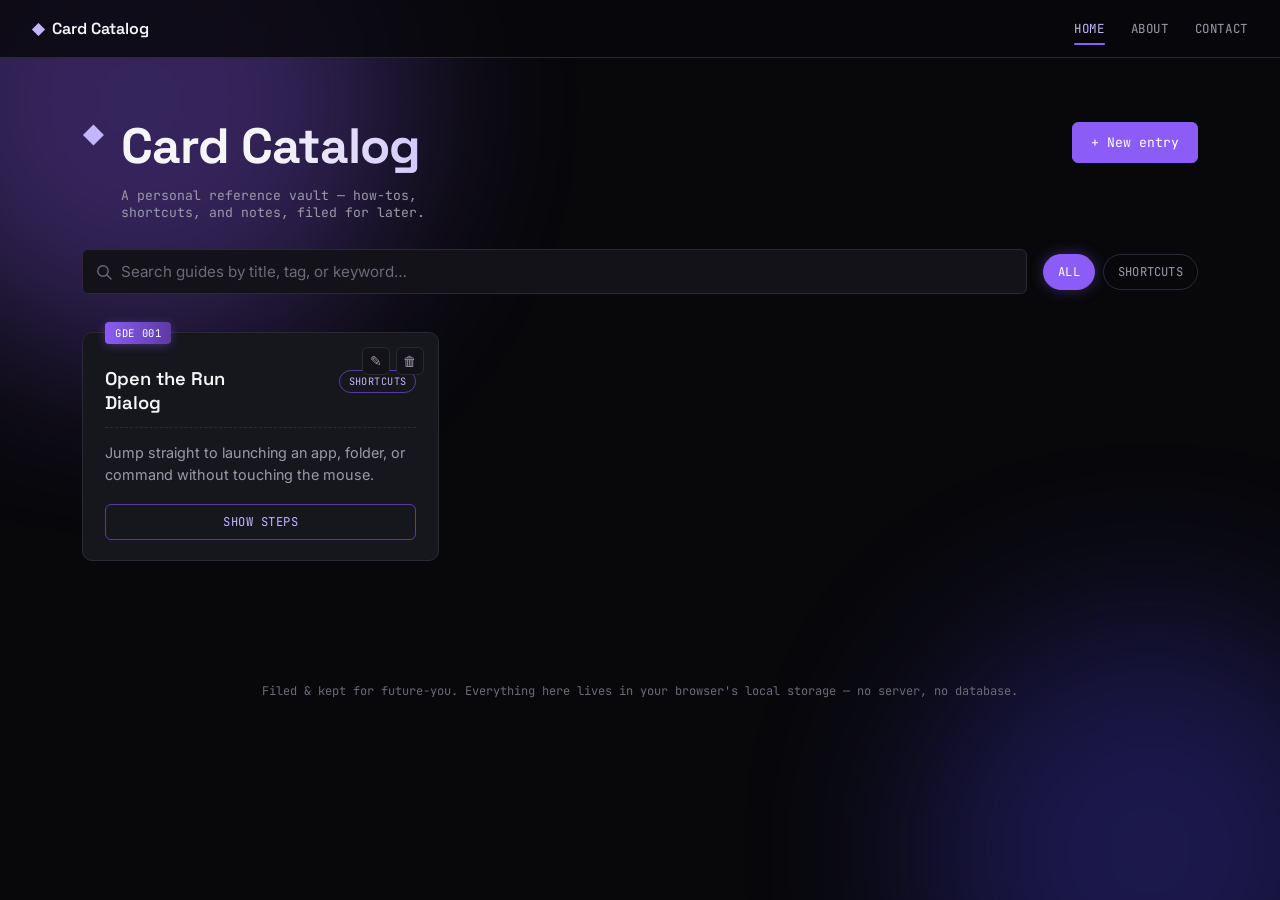
==== commit b16b48be: "Add files via upload" ====
--- a/index.html
+++ b/index.html
@@ -1,4 +1,4 @@
-<!DOCTYPE html> <!-- new -->
+<!DOCTYPE html>
 <html lang="en">
 <head>
 <meta charset="UTF-8">
@@ -61,7 +61,7 @@
 
 <p class="empty-state" id="emptyState" hidden>No entries match your search. Try a different keyword or filter.</p>
 
-<!-- ===================== ADD / EDIT MODAL ===================== -->
+<!-- ADD / EDIT MODAL-->
 <div class="modal-overlay" id="editorOverlay" hidden>
   <div class="modal-panel modal-large" role="dialog" aria-modal="true" aria-labelledby="editorTitle">
     <div class="modal-head">
@@ -113,4 +113,4 @@
 
 <script src="script.js"></script>
 </body>
-</html>
+</html>
